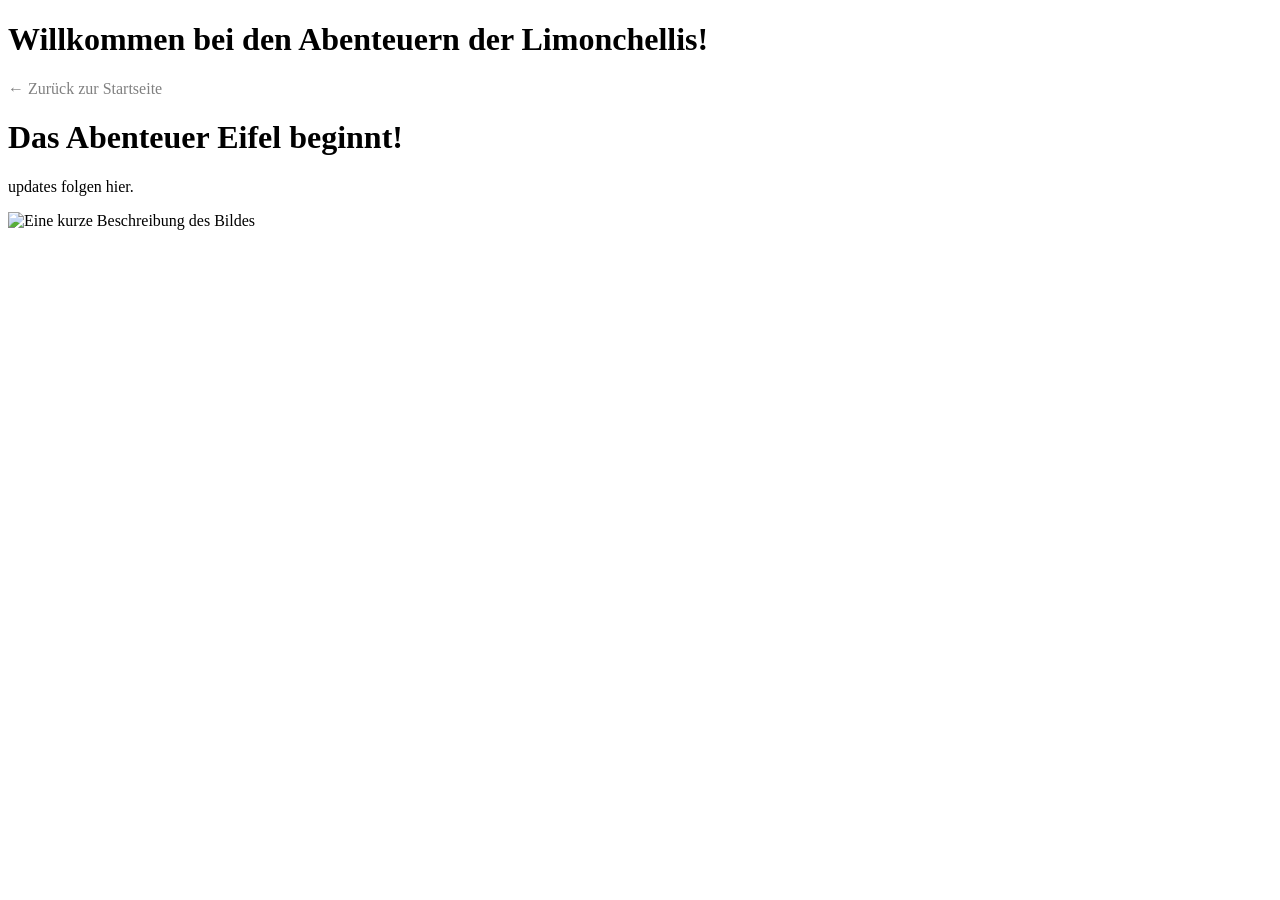
==== abenteuer.html @ 4d19674a "Update abenteuer.html" ====
<!DOCTYPE html>
<html lang="de">
<head>
    <meta charset="UTF-8">
    <meta name="viewport" content="width=device-width, initial-scale=1.0">
    <title>Deine Abenteuer</title>
    <link rel="stylesheet" href="style.css"> <!-- Gleiches Design nutzen -->
</head>
<body>

    <header>
        <h1>Willkommen bei den Abenteuern der Limonchellis!</h1>
        <a href="index.html" style="color: gray; text-decoration: none;">← Zurück zur Startseite</a>
    </header>

    <main>
       <h1> Das Abenteuer Eifel beginnt! </h1>
       <p> updates folgen hier. </p> 
         <img src="eifelderam.png" alt="Eine kurze Beschreibung des Bildes">
    </main>

</body>
</html>
---- style.css ----
/* Button-Styling für deine CSS-Datei */
.btn-adventure {
    display: inline-block;
    padding: 12px 24px;
    background-color: #ff5722; /* Schönes Erlebnis-Orange (Farbe anpassen) */
    color: white;
    text-decoration: none;
    border-radius: 25px;
    font-weight: bold;
    box-shadow: 0 4px 6px rgba(0,0,0,0.1);
    transition: background 0.3s, transform 0.2s;
}

.btn-adventure:hover {
    background-color: #e64a19; /* Dunkler beim Drüberhovern */
    transform: translateY(-2px);
}
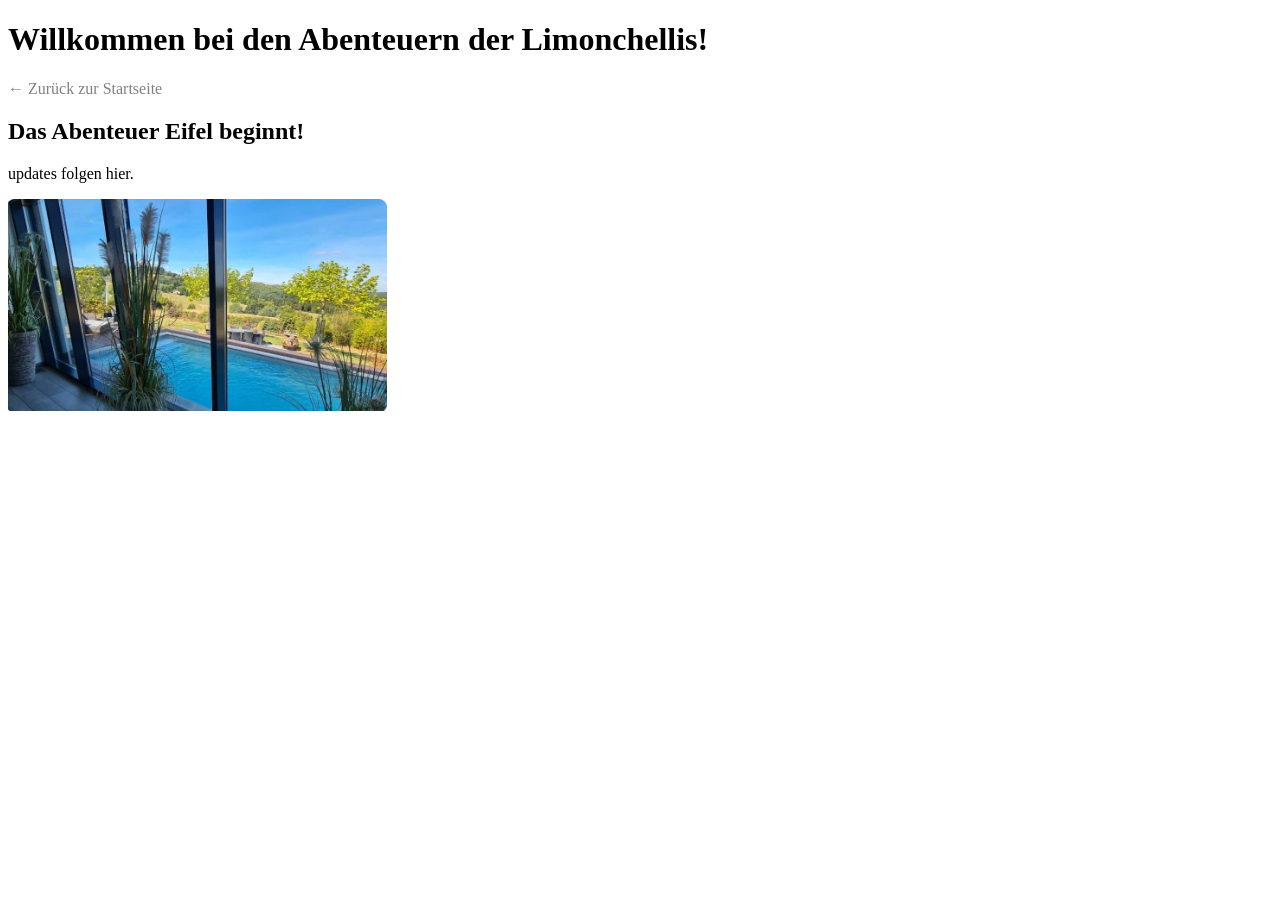
==== commit 1a034773: "Update abenteuer.html" ====
--- a/abenteuer.html
+++ b/abenteuer.html
@@ -14,9 +14,9 @@
     </header>
 
     <main>
-       <h1> Das Abenteuer Eifel beginnt! </h1>
+       <h2> Das Abenteuer Eifel beginnt! </h2>
        <p> updates folgen hier. </p> 
-         <img src="eifelderam.png" alt="Eine kurze Beschreibung des Bildes">
+         <img src="eifeldream.png" alt="Der eifel Dream",  style="width:30%; max-width:1200px; height:auto;">
     </main>
 
 </body>
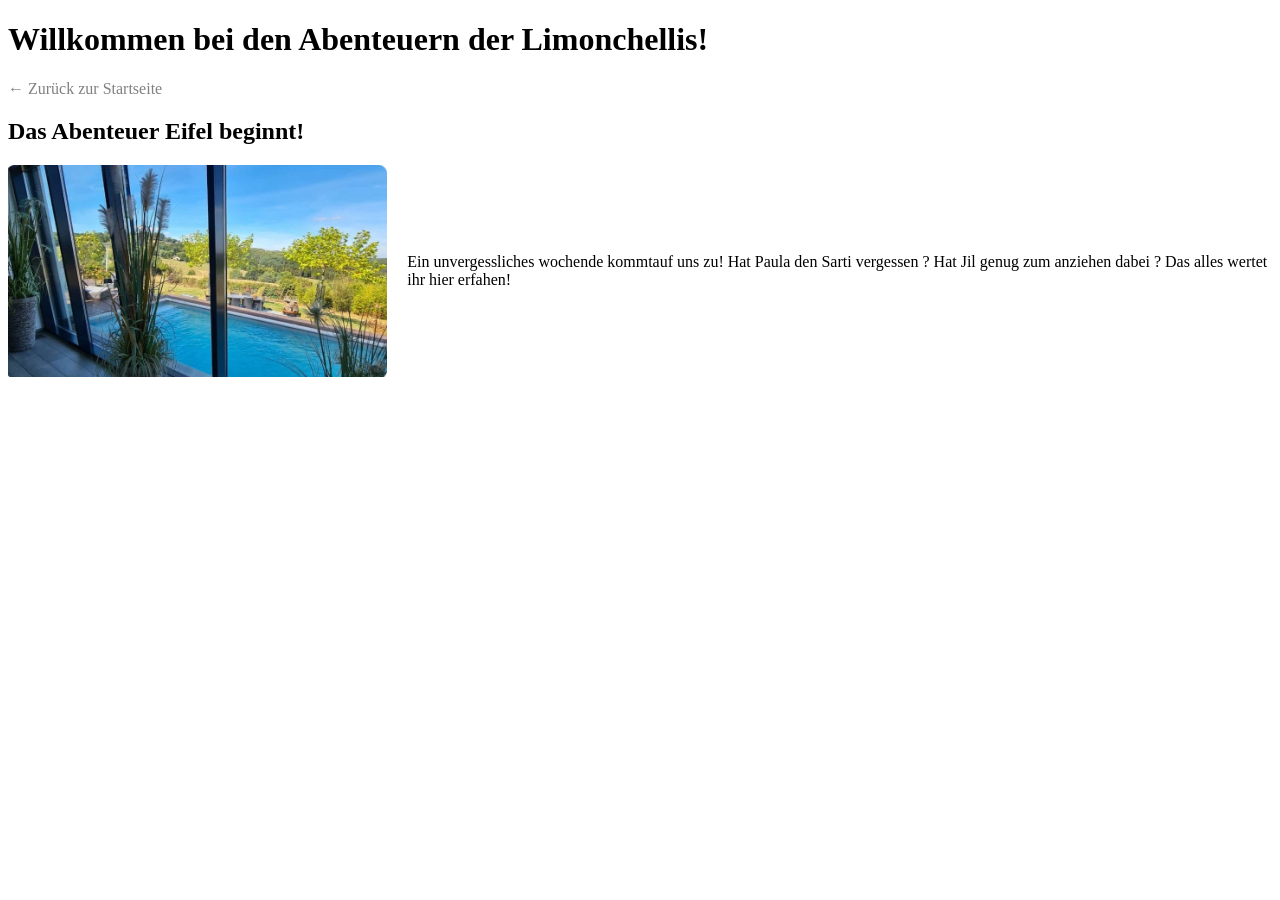
==== commit acc87939: "Update abenteuer.html" ====
--- a/abenteuer.html
+++ b/abenteuer.html
@@ -15,8 +15,14 @@
 
     <main>
        <h2> Das Abenteuer Eifel beginnt! </h2>
-       <p> updates folgen hier. </p> 
-         <img src="eifeldream.png" alt="Der eifel Dream",  style="width:30%; max-width:1200px; height:auto;">
+
+         <!-- Neuer Container für die Nebeneinander-Ausrichtung -->
+       <div style="display: flex; align-items: center; gap: 20px;">
+           <img src="eifeldream.png" alt="Der eifel Dream" style="width: 30%; max-width: 1200px; height: auto;">
+           <p>Ein unvergessliches wochende kommtauf uns zu! Hat Paula den Sarti vergessen ? Hat Jil genug zum anziehen dabei ? Das alles wertet ihr hier erfahen! </p> 
+       </div>
+
+   
     </main>
 
 </body>
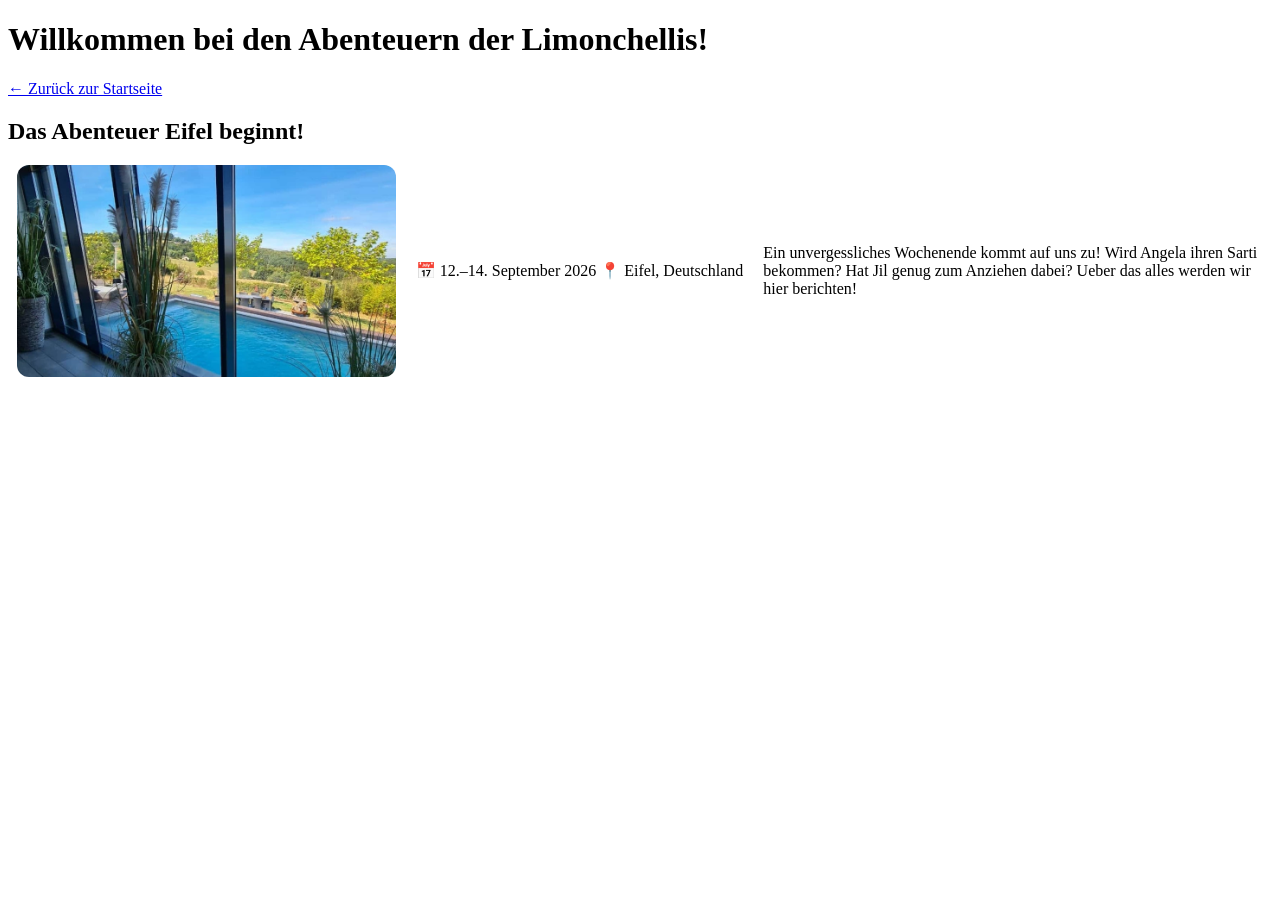
==== commit 6fec3203: "Claude abenteuer.html" ====
--- a/abenteuer.html
+++ b/abenteuer.html
@@ -7,23 +7,25 @@
     <link rel="stylesheet" href="style.css"> <!-- Gleiches Design nutzen -->
 </head>
 <body>
-
     <header>
         <h1>Willkommen bei den Abenteuern der Limonchellis!</h1>
-        <a href="index.html" style="color: gray; text-decoration: none;">← Zurück zur Startseite</a>
+        <a href="index.html">← Zurück zur Startseite</a>
     </header>
+    <main>
+        <h2>Das Abenteuer Eifel beginnt!</h2>
 
-    <main>
-       <h2> Das Abenteuer Eifel beginnt! </h2>
+        <!-- Container für die Nebeneinander-Ausrichtung -->
+        <div style="display: flex; align-items: center; gap: 20px; flex-wrap: wrap; justify-content: center;">
+            <img src="eifeldream.png" alt="Der Eifel Dream" style="width: 30%; min-width: 220px; max-width: 1200px; height: auto; border-radius: 12px;">
+                 <!-- Event-Info: Datum & Ort -->
+            <div class="event-card">
+                <span class="event-date">📅 12.–14. September 2026</span>
+                <span class="divider"></span>
+                <span class="event-location">📍 Eifel, Deutschland</span>
+            </div>
 
-         <!-- Neuer Container für die Nebeneinander-Ausrichtung -->
-       <div style="display: flex; align-items: center; gap: 20px;">
-           <img src="eifeldream.png" alt="Der eifel Dream" style="width: 30%; max-width: 1200px; height: auto;">
-           <p>Ein unvergessliches wochende kommtauf uns zu! Hat Paula den Sarti vergessen ? Hat Jil genug zum anziehen dabei ? Das alles wertet ihr hier erfahen! </p> 
-       </div>
-
-   
+            <p style="max-width: 500px; text-align: left;">Ein unvergessliches Wochenende kommt auf uns zu! Wird Angela ihren Sarti bekommen? Hat Jil genug zum Anziehen dabei? Ueber das alles werden wir hier berichten!</p>
+        </div>
     </main>
-
 </body>
 </html>
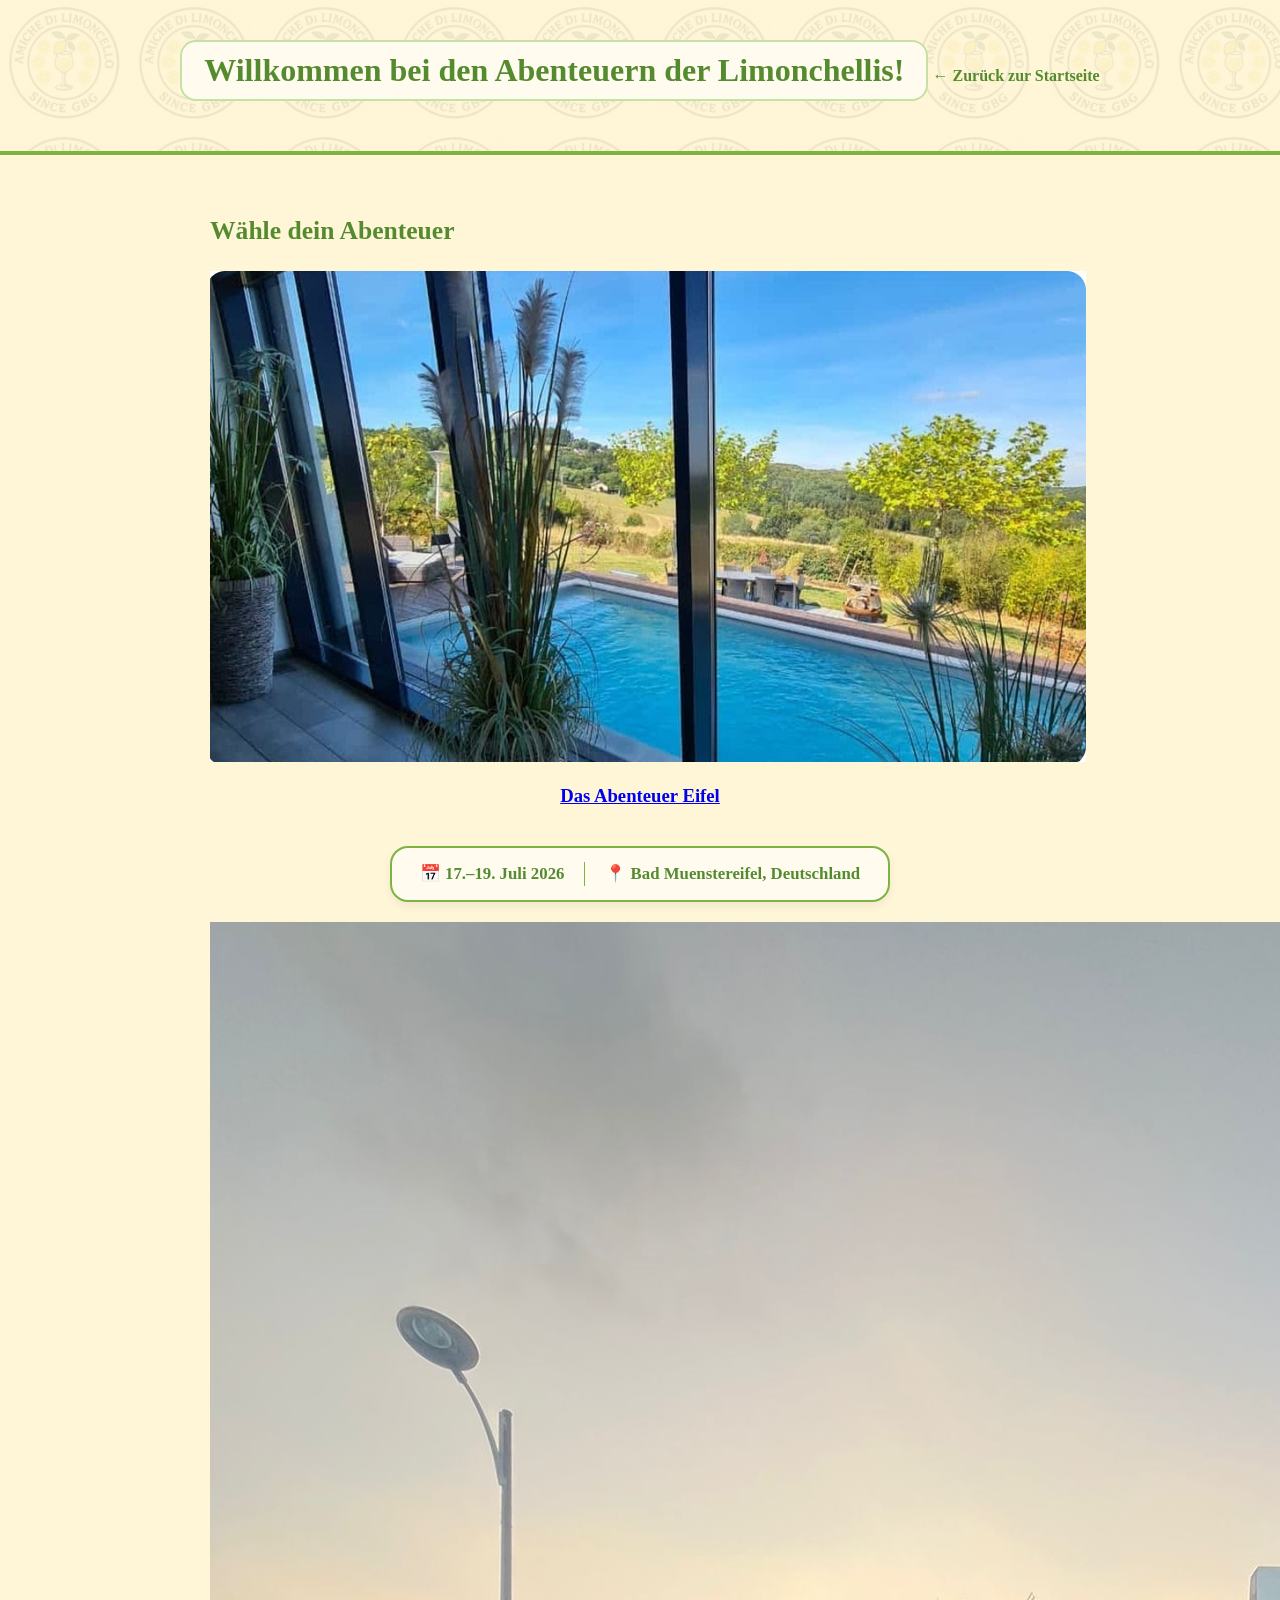
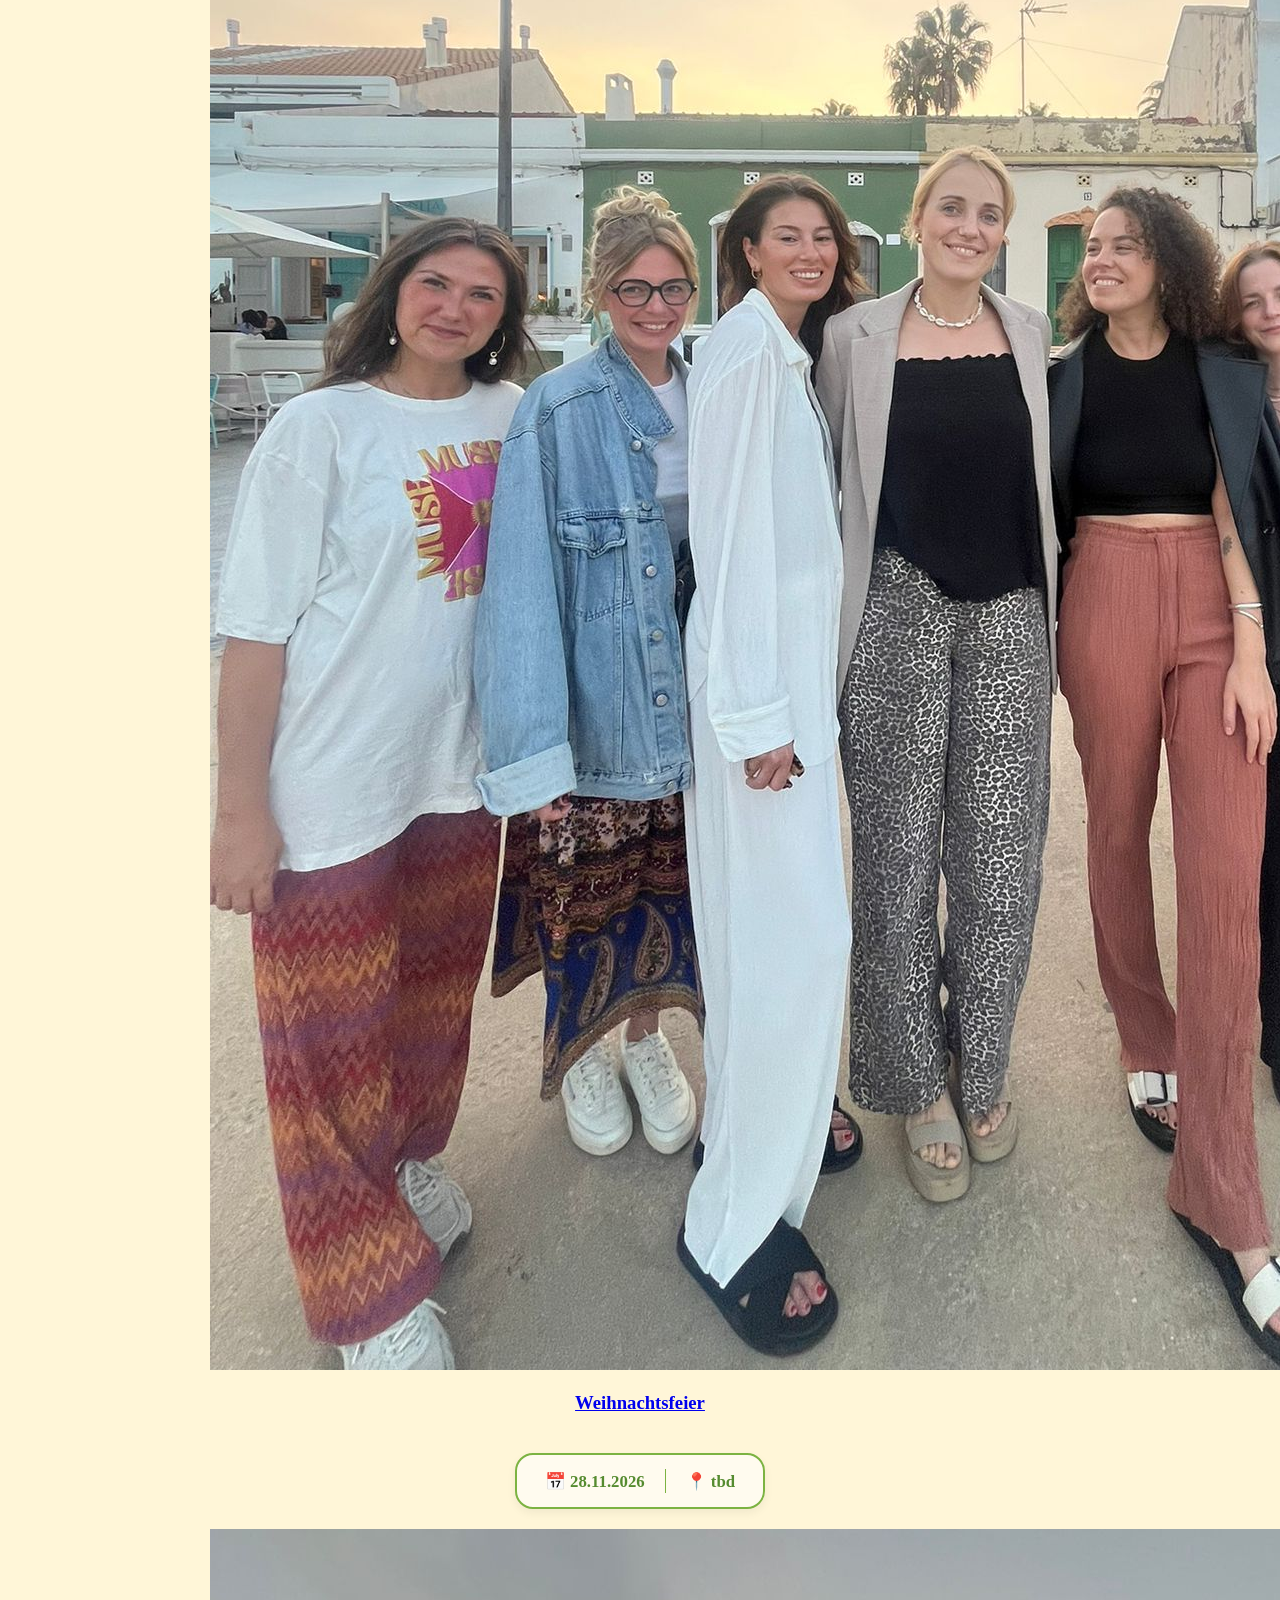
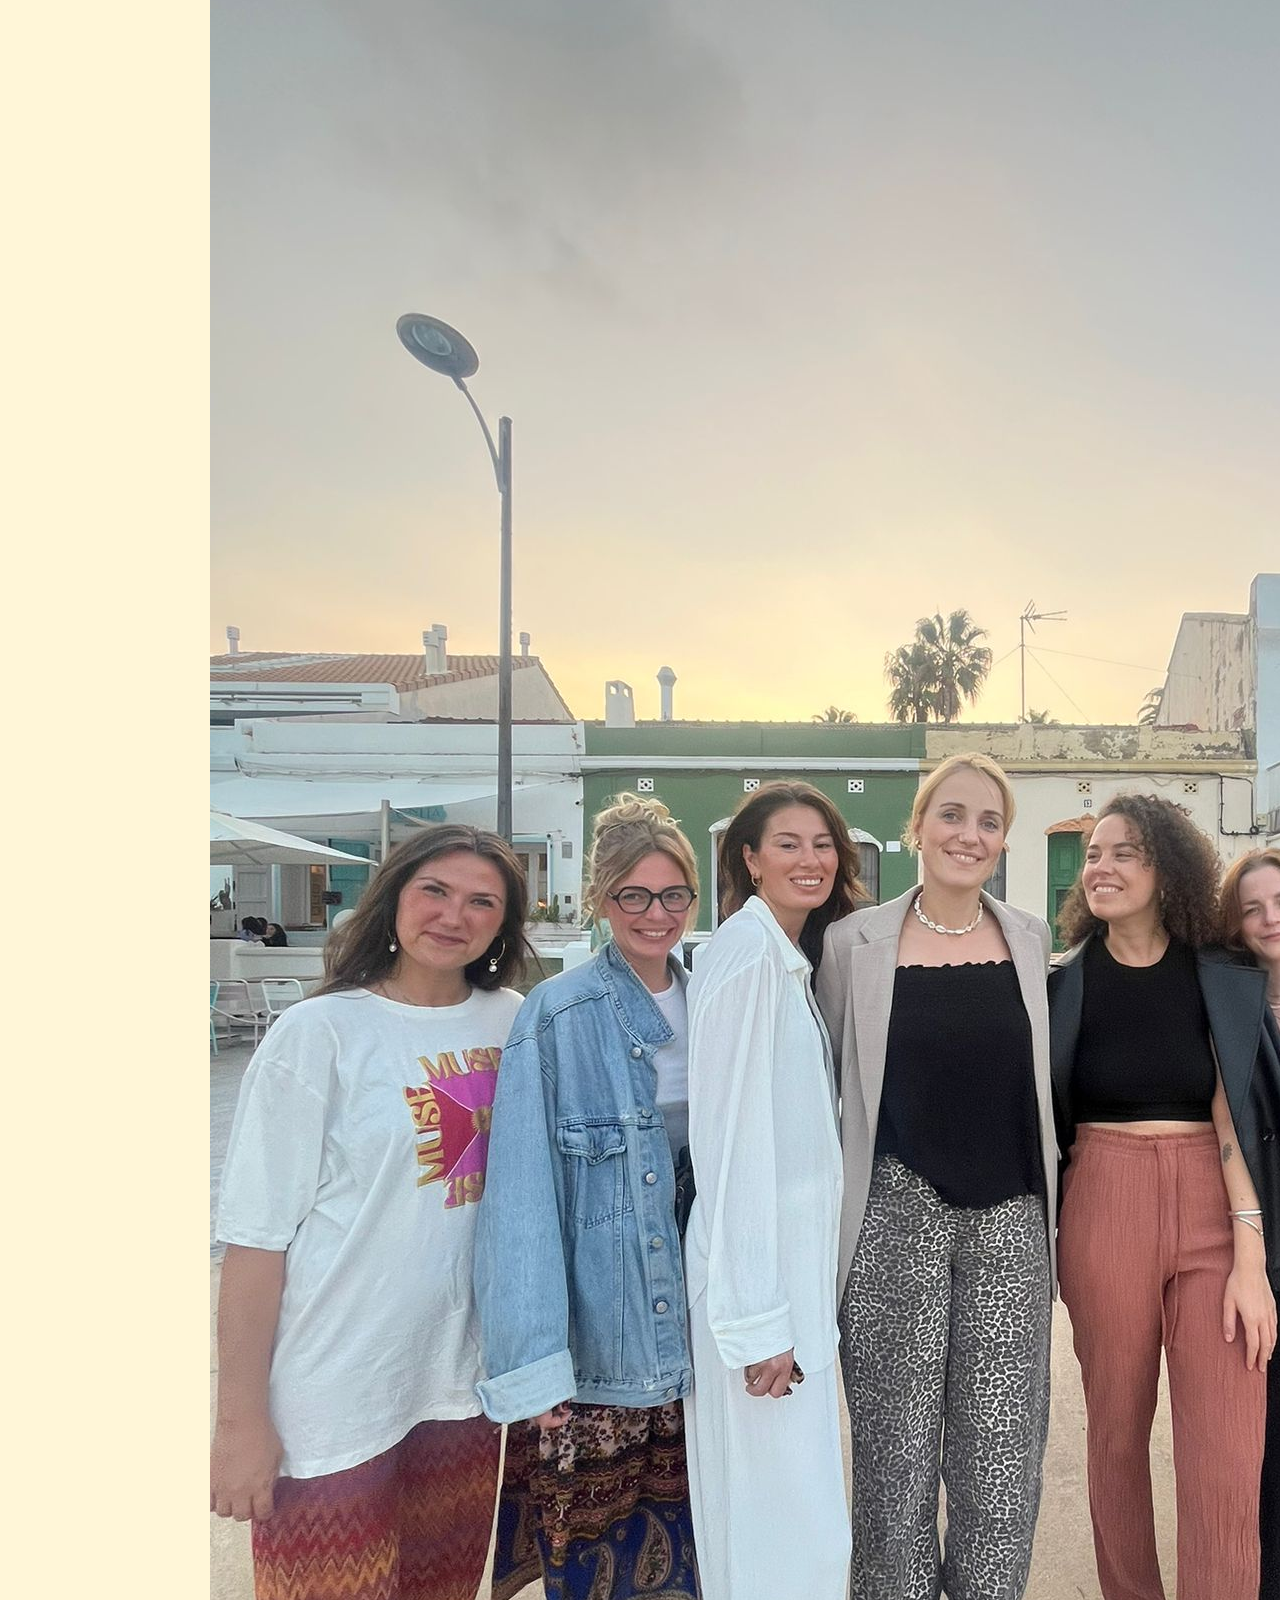
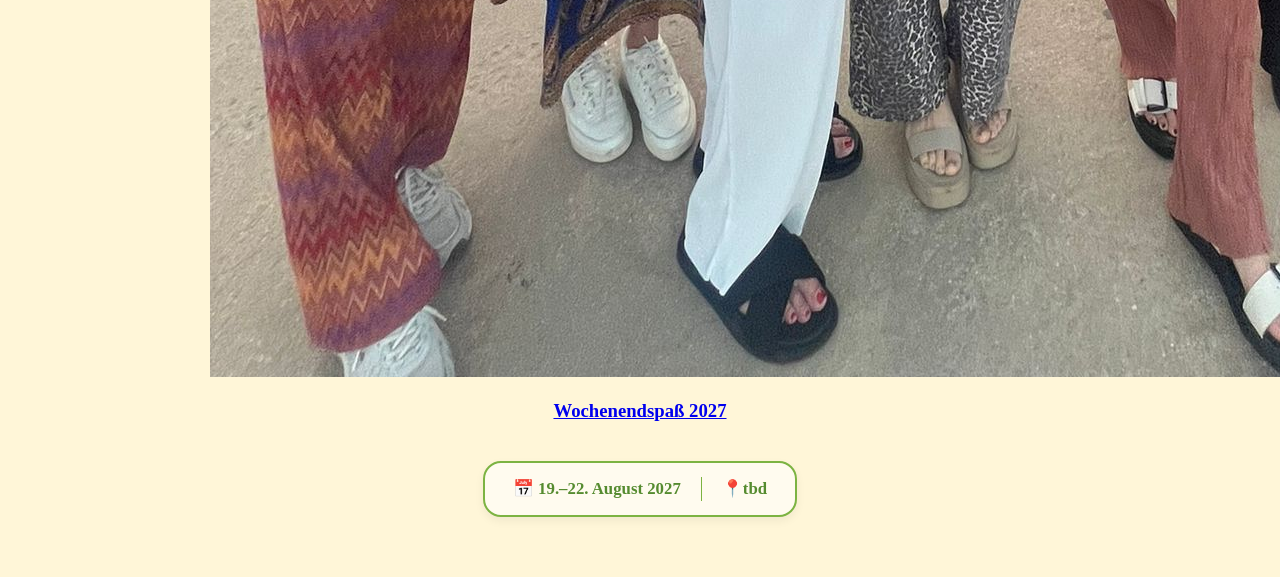
==== commit 1636a8c9: "Update abenteuer.html with subtabs" ====
--- a/abenteuer.html
+++ b/abenteuer.html
@@ -12,19 +12,48 @@
         <a href="index.html">← Zurück zur Startseite</a>
     </header>
     <main>
-        <h2>Das Abenteuer Eifel beginnt!</h2>
+        <h2>Wähle dein Abenteuer</h2>
 
-        <!-- Container für die Nebeneinander-Ausrichtung -->
-        <div style="display: flex; align-items: center; gap: 20px; flex-wrap: wrap; justify-content: center;">
-            <img src="eifeldream.png" alt="Der Eifel Dream" style="width: 30%; min-width: 220px; max-width: 1200px; height: auto; border-radius: 12px;">
-                 <!-- Event-Info: Datum & Ort -->
-            <div class="event-card">
-                <span class="event-date">📅 12.–14. September 2026</span>
-                <span class="divider"></span>
-                <span class="event-location">📍 Eifel, Deutschland</span>
-            </div>
+        <div class="adventure-grid">
 
-            <p style="max-width: 500px; text-align: left;">Ein unvergessliches Wochenende kommt auf uns zu! Wird Angela ihren Sarti bekommen? Hat Jil genug zum Anziehen dabei? Ueber das alles werden wir hier berichten!</p>
+            <a href="eifel.html" class="adventure-card">
+                <img src="eifeldream.png" alt="Der Eifel Dream">
+                <div class="adventure-card-body">
+                    <h3>Das Abenteuer Eifel</h3>
+                    <div class="event-card">
+                        <span class="event-date">📅 17.–19. Juli 2026</span>
+                        <span class="divider"></span>
+                        <span class="event-location">📍 Bad Muenstereifel, Deutschland</span>
+                    </div>
+                </div>
+            </a>
+
+            <a href="weihnachtsfeier.html" class="adventure-card">
+                <!-- TODO: Bild ersetzen, sobald hochgeladen -->
+                <img src="limonchellis-foto.jpg" alt="Weihnachtsfeier">
+                <div class="adventure-card-body">
+                    <h3>Weihnachtsfeier</h3>
+                    <div class="event-card">
+                        <span class="event-date">📅 28.11.2026</span>
+                        <span class="divider"></span>
+                        <span class="event-location">📍 tbd</span>
+                    </div>
+                </div>
+            </a>
+
+            <a href="wochenendspass2027.html" class="adventure-card">
+                <!-- TODO: Bild ersetzen, sobald hochgeladen -->
+                <img src="limonchellis-foto.jpg" alt="Wochenendspaß 2027">
+                <div class="adventure-card-body">
+                    <h3>Wochenendspaß 2027</h3>
+                    <div class="event-card">
+                        <span class="event-date">📅 19.–22. August 2027</span>
+                        <span class="divider"></span>
+                        <span class="event-location">📍tbd</span>
+                    </div>
+                </div>
+            </a>
+
         </div>
     </main>
 </body>
--- a/style.css
+++ b/style.css
@@ -1,17 +1,258 @@
-/* Button-Styling für deine CSS-Datei */
+/* ==========================================
+   limonchelli adventures – Stylesheet
+   Farbwelt: Pastellgelb & Blattgrün
+   ========================================== */
+
+:root {
+    --pastel-yellow: #FFF6D8;
+    --pastel-yellow-soft: #FFFBEF;
+    --leaf-green: #7CB342;
+    --leaf-green-dark: #558B2F;
+    --leaf-green-light: #C5E1A5;
+    --text-dark: #3B4A2A;
+    --white: #ffffff;
+}
+
+* {
+    box-sizing: border-box;
+}
+
+body {
+    font-family: Georgia, 'Times New Roman', serif;
+    background-color: var(--pastel-yellow);
+    color: var(--leaf-green-dark);
+    margin: 0;
+    padding: 0;
+    text-align: center;
+}
+
+/* ---------- Header ---------- */
+header {
+    position: relative;
+    background-color: var(--pastel-yellow);
+    padding: 40px 20px;
+    border-bottom: 4px solid var(--leaf-green);
+    overflow: hidden;
+    isolation: isolate;
+}
+
+header::before {
+    content: "";
+    position: absolute;
+    inset: 0;
+    background-image: url('limonchello.jpeg');
+    background-repeat: repeat;
+    background-size: 130px 130px;
+    opacity: 0.12;
+    z-index: -1;
+}
+
+header h1 {
+    margin: 0 0 10px 0;
+    font-weight: bold;
+    font-size: 2rem;
+    color: var(--leaf-green-dark);
+    display: inline-block;
+    background-color: var(--pastel-yellow-soft);
+    padding: 10px 22px;
+    border-radius: 16px;
+    border: 2px solid var(--leaf-green-light);
+}
+
+header a {
+    display: inline-block;
+    margin-top: 8px;
+    color: var(--leaf-green-dark) !important;
+    font-weight: bold;
+    text-decoration: none;
+    transition: color 0.2s;
+}
+
+header a:hover {
+    color: var(--leaf-green) !important;
+}
+
+/* ---------- Main-Bereich ---------- */
+main {
+    padding: 40px 20px;
+    max-width: 900px;
+    margin: 0 auto;
+    background-color: var(--pastel-yellow);
+}
+
+main h2 {
+    color: var(--leaf-green-dark);
+    font-size: 1.6rem;
+    margin-bottom: 25px;
+    text-align: left;
+}
+
+main p {
+    line-height: 1.6;
+    font-size: 1.05rem;
+    color: var(--leaf-green-dark);
+}
+
+/* ---------- Event-Karte (Datum & Ort) ---------- */
+.event-card {
+    display: inline-flex;
+    align-items: center;
+    gap: 20px;
+    background-color: var(--pastel-yellow-soft);
+    border: 2px solid var(--leaf-green);
+    border-radius: 18px;
+    padding: 14px 28px;
+    margin: 20px auto;
+    box-shadow: 0 4px 10px rgba(0,0,0,0.06);
+    font-weight: bold;
+    color: var(--leaf-green-dark);
+}
+
+.event-card .event-date,
+.event-card .event-location {
+    display: flex;
+    align-items: center;
+    gap: 8px;
+    font-size: 1.05rem;
+}
+
+.event-card .divider {
+    width: 1px;
+    height: 24px;
+    background-color: var(--leaf-green);
+}
+
+/* ---------- Buttons (Outline-Stil) ---------- */
 .btn-adventure {
     display: inline-block;
     padding: 12px 24px;
-    background-color: #ff5722; /* Schönes Erlebnis-Orange (Farbe anpassen) */
-    color: white;
+    background-color: var(--pastel-yellow-soft);
+    color: var(--leaf-green-dark);
     text-decoration: none;
+    border: 2px solid var(--leaf-green);
     border-radius: 25px;
     font-weight: bold;
-    box-shadow: 0 4px 6px rgba(0,0,0,0.1);
-    transition: background 0.3s, transform 0.2s;
+    font-family: Georgia, 'Times New Roman', serif;
+    transition: background 0.3s, transform 0.2s, color 0.2s;
 }
 
 .btn-adventure:hover {
-    background-color: #e64a19; /* Dunkler beim Drüberhovern */
+    background-color: var(--leaf-green);
+    color: var(--white);
     transform: translateY(-2px);
 }
+
+.navigation-container {
+    margin-top: 25px;
+}
+
+/* ---------- Login-Box (index.html) ---------- */
+.hidden {
+    display: none;
+}
+
+#login-box {
+    max-width: 380px;
+    margin: 100px auto;
+    background-color: var(--pastel-yellow-soft);
+    border: 2px solid var(--leaf-green);
+    border-radius: 18px;
+    padding: 35px 30px;
+    box-shadow: 0 4px 10px rgba(0,0,0,0.06);
+}
+
+#login-box h2 {
+    color: var(--leaf-green-dark);
+    margin-top: 0;
+    font-weight: bold;
+}
+
+#login-box input {
+    font-family: Georgia, 'Times New Roman', serif;
+    padding: 10px 14px;
+    margin: 5px;
+    font-size: 16px;
+    background-color: var(--pastel-yellow);
+    color: var(--leaf-green-dark);
+    border: 2px solid var(--leaf-green);
+    border-radius: 12px;
+    outline: none;
+    transition: border-color 0.2s;
+}
+
+#login-box input:focus {
+    border-color: var(--leaf-green-dark);
+}
+
+#login-box button {
+    font-family: Georgia, 'Times New Roman', serif;
+    padding: 10px 20px;
+    margin: 5px;
+    font-size: 16px;
+    font-weight: bold;
+    background-color: var(--pastel-yellow-soft);
+    color: var(--leaf-green-dark);
+    border: 2px solid var(--leaf-green);
+    border-radius: 25px;
+    cursor: pointer;
+    transition: background 0.3s, transform 0.2s, color 0.2s;
+}
+
+#login-box button:hover {
+    background-color: var(--leaf-green);
+    color: var(--white);
+    transform: translateY(-2px);
+}
+
+#error-message {
+    color: #c0392b;
+    font-weight: bold;
+    min-height: 20px;
+}
+
+#secret-content h1 {
+    color: var(--leaf-green-dark);
+    font-weight: bold;
+    margin-top: 25px;
+}
+
+/* ---------- Video-Banner (index.html) ---------- */
+.banner-video {
+    width: 60%;
+    max-width: 1200px;
+    height: auto;
+    border-radius: 12px;
+    border: 3px solid var(--leaf-green);
+    box-shadow: 0 4px 10px rgba(0,0,0,0.08);
+}
+
+/* ---------- Emoji-Regen ---------- */
+#emoji-rain {
+    position: fixed;
+    top: 0;
+    left: 0;
+    width: 100vw;
+    height: 100vh;
+    pointer-events: none;
+    overflow: hidden;
+    z-index: 999;
+}
+
+.falling-emoji {
+    position: absolute;
+    top: -10vh;
+    animation-name: fall;
+    animation-timing-function: linear;
+    animation-fill-mode: forwards;
+}
+
+@keyframes fall {
+    0% {
+        transform: translateY(0) rotate(0deg);
+        opacity: 1;
+    }
+    100% {
+        transform: translateY(115vh) rotate(360deg);
+        opacity: 0.9;
+    }
+}
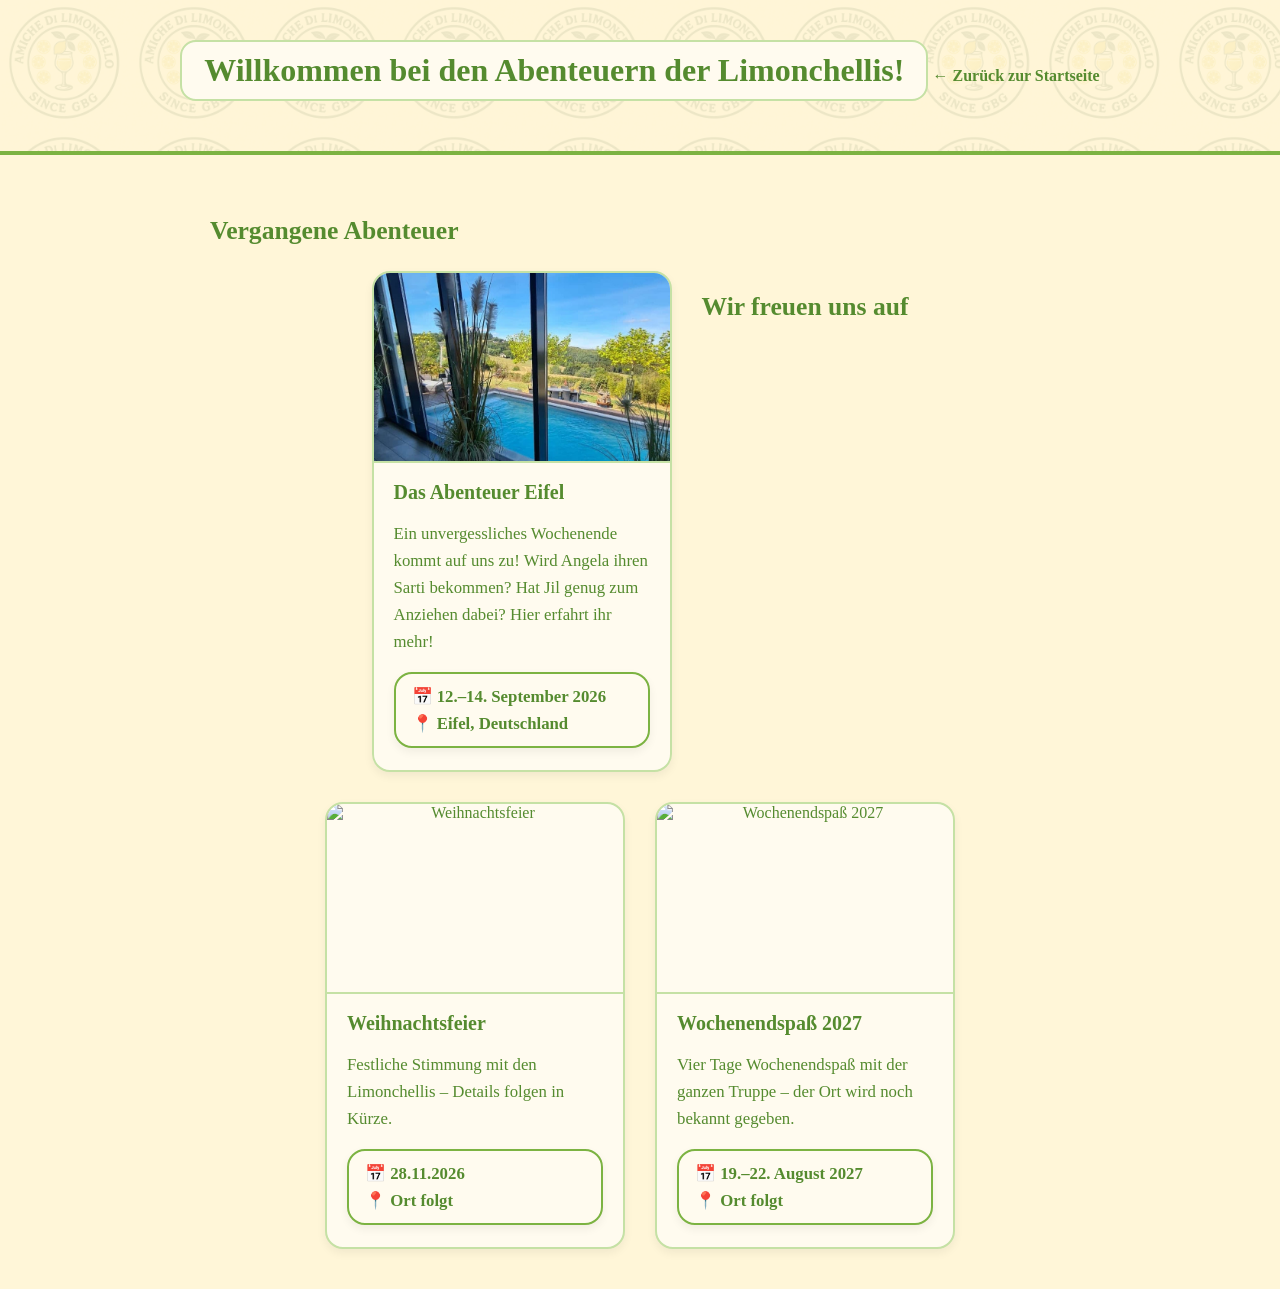
==== commit 5373f47e: "Update abenteuer.html subheadings and short text" ====
--- a/abenteuer.html
+++ b/abenteuer.html
@@ -12,7 +12,7 @@
         <a href="index.html">← Zurück zur Startseite</a>
     </header>
     <main>
-        <h2>Wähle dein Abenteuer</h2>
+        <h2>Vergangene Abenteuer</h2>
 
         <div class="adventure-grid">
 
@@ -20,36 +20,43 @@
                 <img src="eifeldream.png" alt="Der Eifel Dream">
                 <div class="adventure-card-body">
                     <h3>Das Abenteuer Eifel</h3>
+                    <p>Ein unvergessliches Wochenende kommt auf uns zu! Wird Angela ihren Sarti bekommen? Hat Jil genug zum Anziehen dabei? Hier erfahrt ihr mehr!</p>
                     <div class="event-card">
-                        <span class="event-date">📅 17.–19. Juli 2026</span>
+                        <span class="event-date">📅 12.–14. September 2026</span>
                         <span class="divider"></span>
-                        <span class="event-location">📍 Bad Muenstereifel, Deutschland</span>
+                        <span class="event-location">📍 Eifel, Deutschland</span>
                     </div>
                 </div>
             </a>
 
+
+            
+            <h2>Wir freuen uns auf</h2>
+
             <a href="weihnachtsfeier.html" class="adventure-card">
                 <!-- TODO: Bild ersetzen, sobald hochgeladen -->
-                <img src="limonchellis-foto.jpg" alt="Weihnachtsfeier">
+                <img src="weihnachten_placeholder.jpg" alt="Weihnachtsfeier">
                 <div class="adventure-card-body">
                     <h3>Weihnachtsfeier</h3>
+                    <p>Festliche Stimmung mit den Limonchellis – Details folgen in Kürze.</p>
                     <div class="event-card">
                         <span class="event-date">📅 28.11.2026</span>
                         <span class="divider"></span>
-                        <span class="event-location">📍 tbd</span>
+                        <span class="event-location">📍 Ort folgt</span>
                     </div>
                 </div>
             </a>
 
             <a href="wochenendspass2027.html" class="adventure-card">
                 <!-- TODO: Bild ersetzen, sobald hochgeladen -->
-                <img src="limonchellis-foto.jpg" alt="Wochenendspaß 2027">
+                <img src="wochenende_placeholder.jpg" alt="Wochenendspaß 2027">
                 <div class="adventure-card-body">
                     <h3>Wochenendspaß 2027</h3>
+                    <p>Vier Tage Wochenendspaß mit der ganzen Truppe – der Ort wird noch bekannt gegeben.</p>
                     <div class="event-card">
                         <span class="event-date">📅 19.–22. August 2027</span>
                         <span class="divider"></span>
-                        <span class="event-location">📍tbd</span>
+                        <span class="event-location">📍 Ort folgt</span>
                     </div>
                 </div>
             </a>
--- a/style.css
+++ b/style.css
@@ -144,6 +144,67 @@
 
 .navigation-container {
     margin-top: 25px;
+}
+
+/* ---------- Abenteuer-Übersicht (Karten-Grid) ---------- */
+.adventure-grid {
+    display: flex;
+    flex-wrap: wrap;
+    gap: 30px;
+    justify-content: center;
+    margin-top: 20px;
+}
+
+.adventure-card {
+    display: block;
+    width: 300px;
+    text-decoration: none;
+    color: inherit;
+    background-color: var(--pastel-yellow-soft);
+    border: 2px solid var(--leaf-green-light);
+    border-radius: 18px;
+    overflow: hidden;
+    box-shadow: 0 4px 10px rgba(0,0,0,0.06);
+    transition: transform 0.2s, box-shadow 0.2s, border-color 0.2s;
+}
+
+.adventure-card:hover {
+    transform: translateY(-4px);
+    box-shadow: 0 10px 20px rgba(0,0,0,0.12);
+    border-color: var(--leaf-green);
+}
+
+.adventure-card img {
+    width: 100%;
+    height: 190px;
+    object-fit: cover;
+    display: block;
+    border-bottom: 2px solid var(--leaf-green-light);
+}
+
+.adventure-card-body {
+    padding: 18px 20px 22px;
+    text-align: left;
+}
+
+.adventure-card-body h3 {
+    margin: 0 0 14px;
+    color: var(--leaf-green-dark);
+    font-size: 1.25rem;
+}
+
+.adventure-card .event-card {
+    display: flex;
+    flex-direction: column;
+    align-items: flex-start;
+    gap: 6px;
+    margin: 0;
+    padding: 12px 16px;
+    font-size: 0.92rem;
+}
+
+.adventure-card .event-card .divider {
+    display: none;
 }
 
 /* ---------- Login-Box (index.html) ---------- */
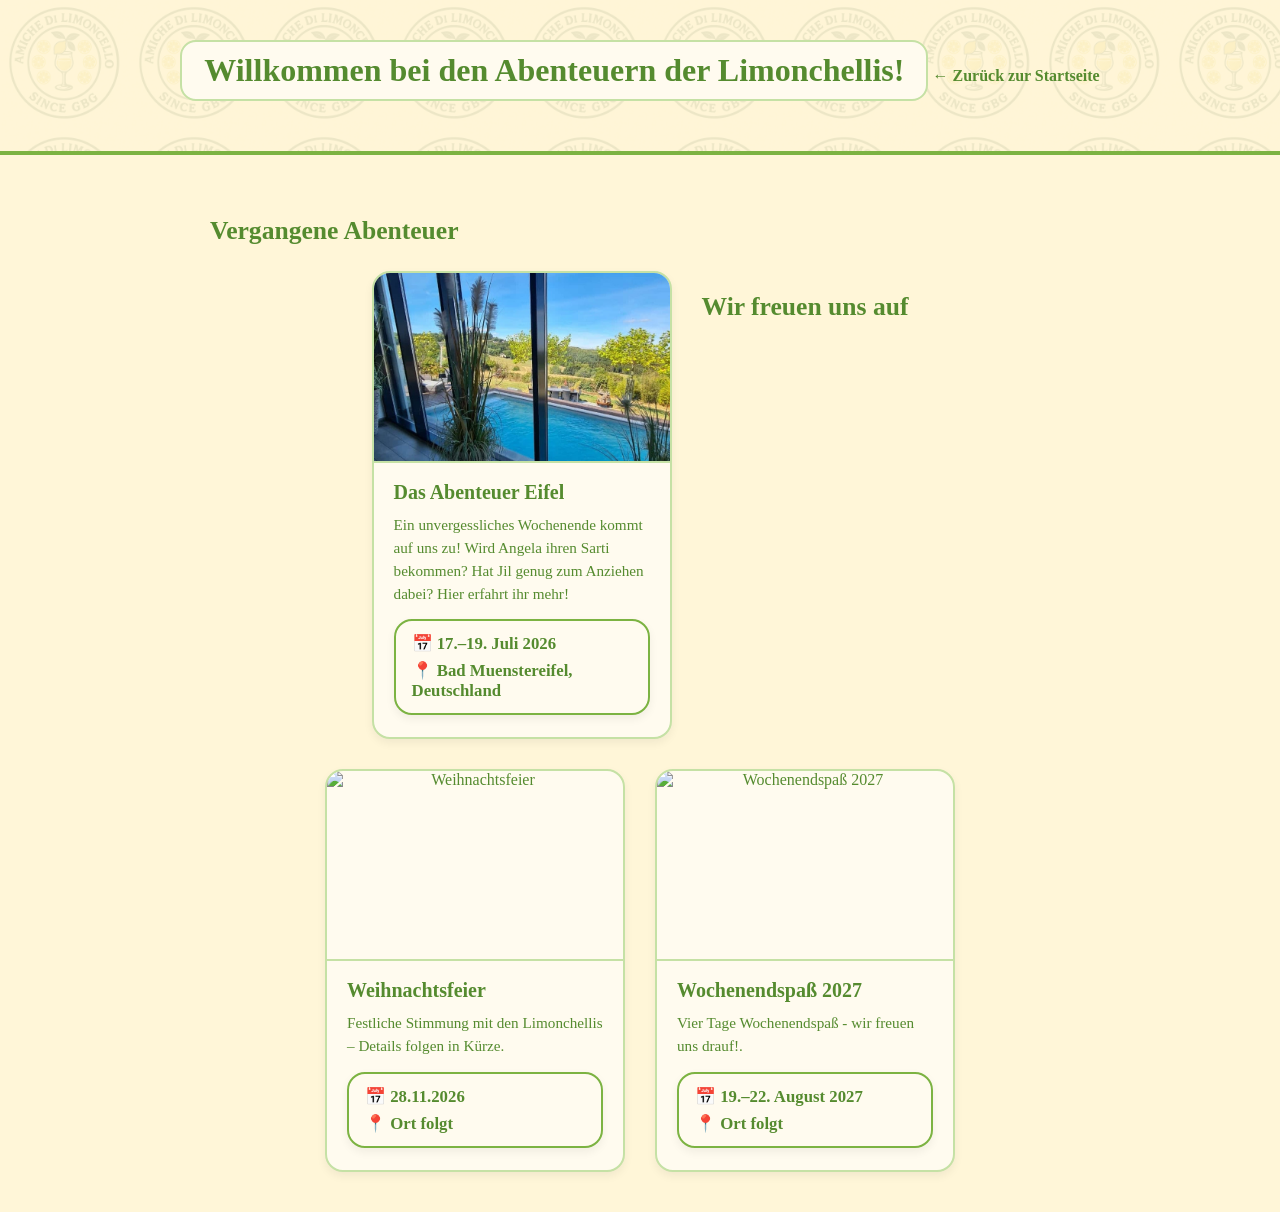
==== commit 25347932: "Update abenteuer.html" ====
--- a/abenteuer.html
+++ b/abenteuer.html
@@ -22,9 +22,9 @@
                     <h3>Das Abenteuer Eifel</h3>
                     <p>Ein unvergessliches Wochenende kommt auf uns zu! Wird Angela ihren Sarti bekommen? Hat Jil genug zum Anziehen dabei? Hier erfahrt ihr mehr!</p>
                     <div class="event-card">
-                        <span class="event-date">📅 12.–14. September 2026</span>
+                        <span class="event-date">📅 17.–19. Juli 2026</span>
                         <span class="divider"></span>
-                        <span class="event-location">📍 Eifel, Deutschland</span>
+                        <span class="event-location">📍 Bad Muenstereifel, Deutschland</span>
                     </div>
                 </div>
             </a>
@@ -52,7 +52,7 @@
                 <img src="wochenende_placeholder.jpg" alt="Wochenendspaß 2027">
                 <div class="adventure-card-body">
                     <h3>Wochenendspaß 2027</h3>
-                    <p>Vier Tage Wochenendspaß mit der ganzen Truppe – der Ort wird noch bekannt gegeben.</p>
+                    <p>Vier Tage Wochenendspaß - wir freuen uns drauf!.</p>
                     <div class="event-card">
                         <span class="event-date">📅 19.–22. August 2027</span>
                         <span class="divider"></span>
--- a/style.css
+++ b/style.css
@@ -188,9 +188,16 @@
 }
 
 .adventure-card-body h3 {
+    margin: 0 0 10px;
+    color: var(--leaf-green-dark);
+    font-size: 1.25rem;
+}
+
+.adventure-card-body p {
     margin: 0 0 14px;
-    color: var(--leaf-green-dark);
-    font-size: 1.25rem;
+    font-size: 0.95rem;
+    line-height: 1.5;
+    color: var(--leaf-green-dark);
 }
 
 .adventure-card .event-card {
@@ -205,6 +212,37 @@
 
 .adventure-card .event-card .divider {
     display: none;
+}
+
+/* ---------- Foto-Galerie (automatisches Layout) ---------- */
+.photo-gallery {
+    column-count: 3;
+    column-gap: 16px;
+    width: 100%;
+    margin: 10px 0 20px;
+}
+
+.photo-gallery img,
+.photo-gallery video {
+    width: 100%;
+    display: block;
+    margin-bottom: 16px;
+    border-radius: 12px;
+    box-shadow: 0 4px 10px rgba(0,0,0,0.08);
+    break-inside: avoid;
+    -webkit-column-break-inside: avoid;
+}
+
+@media (max-width: 800px) {
+    .photo-gallery {
+        column-count: 2;
+    }
+}
+
+@media (max-width: 480px) {
+    .photo-gallery {
+        column-count: 1;
+    }
 }
 
 /* ---------- Login-Box (index.html) ---------- */
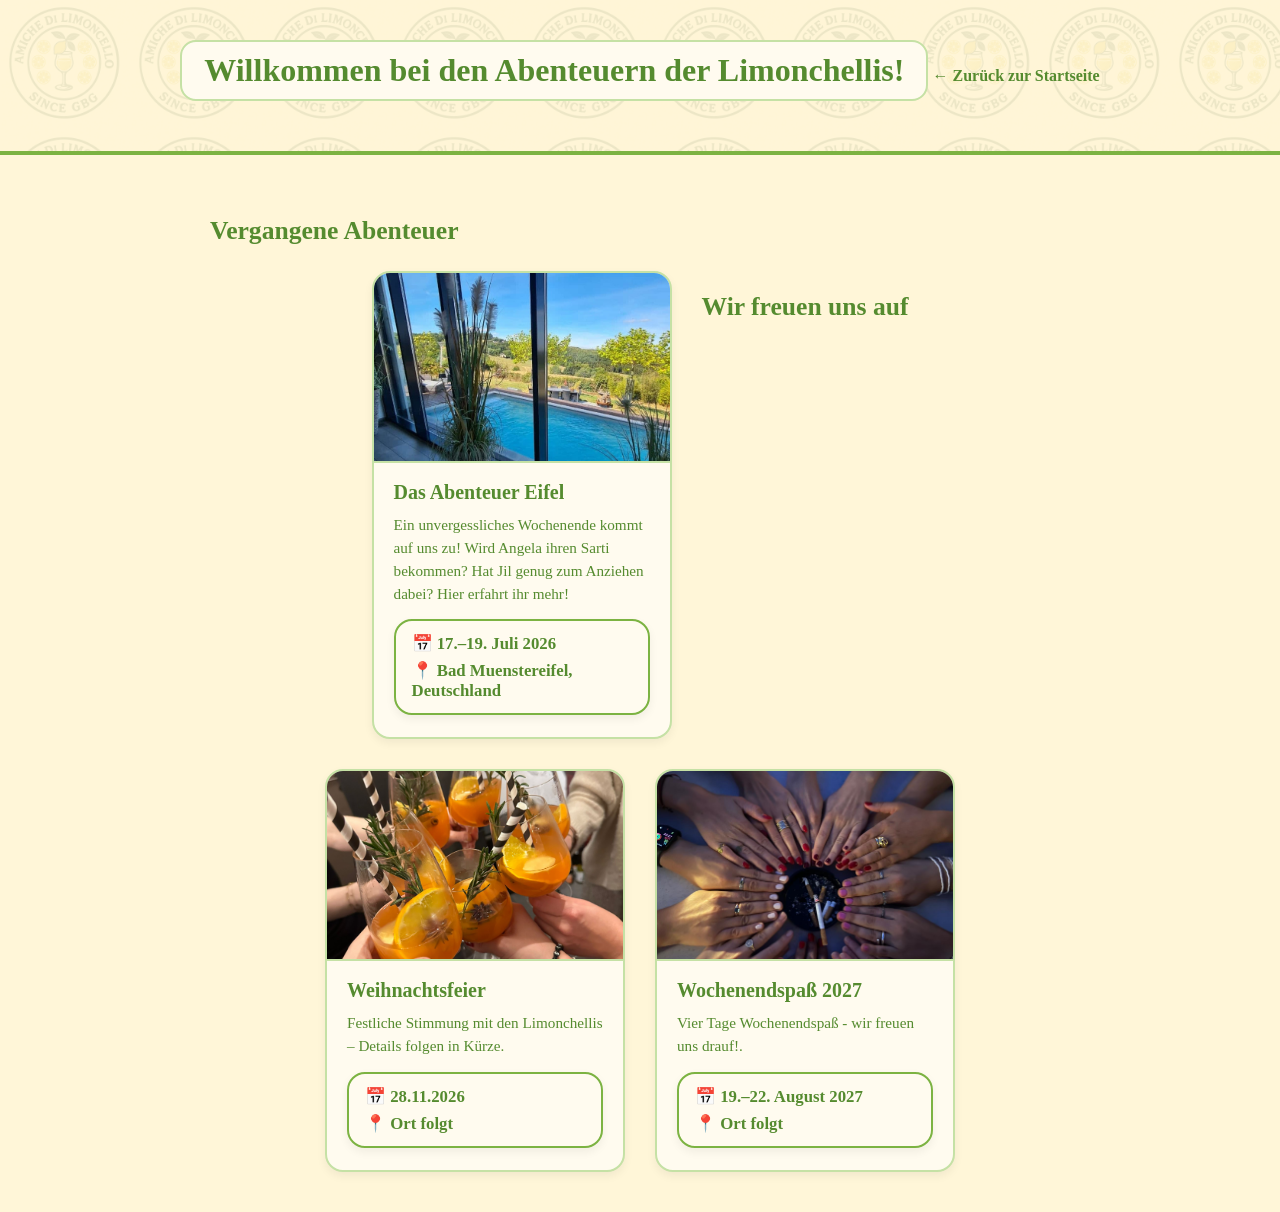
==== commit 2151f030: "Update abenteuer.html change image names" ====
--- a/abenteuer.html
+++ b/abenteuer.html
@@ -35,7 +35,7 @@
 
             <a href="weihnachtsfeier.html" class="adventure-card">
                 <!-- TODO: Bild ersetzen, sobald hochgeladen -->
-                <img src="weihnachten_placeholder.jpg" alt="Weihnachtsfeier">
+                <img src="weihnachtsfeier-placeholder.jpg" alt="Weihnachtsfeier">
                 <div class="adventure-card-body">
                     <h3>Weihnachtsfeier</h3>
                     <p>Festliche Stimmung mit den Limonchellis – Details folgen in Kürze.</p>
@@ -49,7 +49,7 @@
 
             <a href="wochenendspass2027.html" class="adventure-card">
                 <!-- TODO: Bild ersetzen, sobald hochgeladen -->
-                <img src="wochenende_placeholder.jpg" alt="Wochenendspaß 2027">
+                <img src="wochenendspass-placeholder.jpg" alt="Wochenendspaß 2027">
                 <div class="adventure-card-body">
                     <h3>Wochenendspaß 2027</h3>
                     <p>Vier Tage Wochenendspaß - wir freuen uns drauf!.</p>
